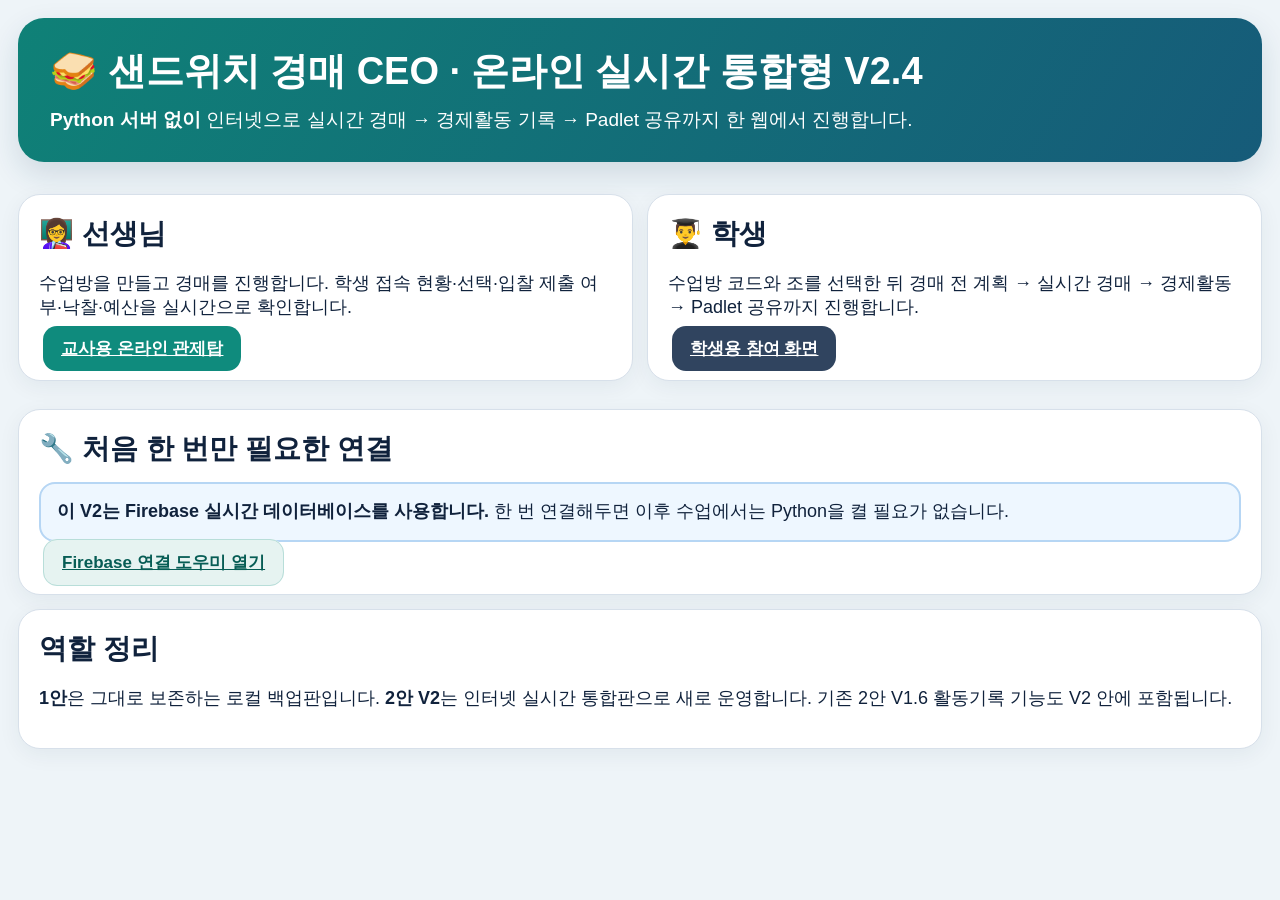
==== index.html @ 109645ab "Add files via upload" ====
<!doctype html><html lang="ko"><head><meta charset="utf-8"><meta name="viewport" content="width=device-width,initial-scale=1"><title>샌드위치 경매 CEO · 온라인 실시간 통합형</title><link rel="stylesheet" href="style.css"></head><body><div class="wrap"><div class="hero"><h1>🥪 샌드위치 경매 CEO · 온라인 실시간 통합형 V2.4</h1><p><b>Python 서버 없이</b> 인터넷으로 실시간 경매 → 경제활동 기록 → Padlet 공유까지 한 웹에서 진행합니다.</p></div><div class="grid"><div class="card"><h2>👩‍🏫 선생님</h2><p>수업방을 만들고 경매를 진행합니다. 학생 접속 현황·선택·입찰 제출 여부·낙찰·예산을 실시간으로 확인합니다.</p><a class="btn" href="teacher.html">교사용 온라인 관제탑</a></div><div class="card"><h2>👨‍🎓 학생</h2><p>수업방 코드와 조를 선택한 뒤 경매 전 계획 → 실시간 경매 → 경제활동 → Padlet 공유까지 진행합니다.</p><a class="btn secondary" href="student.html">학생용 참여 화면</a></div></div><div class="card"><h2>🔧 처음 한 번만 필요한 연결</h2><div class="notice"><b>이 V2는 Firebase 실시간 데이터베이스를 사용합니다.</b> 한 번 연결해두면 이후 수업에서는 Python을 켤 필요가 없습니다.</div><a class="btn light" href="firebase-setup.html">Firebase 연결 도우미 열기</a></div><div class="card"><h2>역할 정리</h2><p><b>1안</b>은 그대로 보존하는 로컬 백업판입니다. <b>2안 V2</b>는 인터넷 실시간 통합판으로 새로 운영합니다. 기존 2안 V1.6 활동기록 기능도 V2 안에 포함됩니다.</p></div></div></body></html>
---- style.css ----
:root{--bg:#eef4f8;--ink:#10223c;--muted:#51657e;--brand:#0f8b7d;--brand2:#0c5c66;--panel:#fff;--line:#cdd9e7;--green:#0f8b61;--red:#d64545;--orange:#f59e0b;--yellow:#f6cf57;--blue:#2f6fed;--dark:#09243a}*{box-sizing:border-box}body{margin:0;font-family:Arial,'Malgun Gothic','Noto Sans KR',sans-serif;background:var(--bg);color:var(--ink);font-size:18px}.wrap{max-width:1500px;margin:auto;padding:18px}.hero{background:linear-gradient(120deg,#0f8177,#165b79);color:#fff;border-radius:26px;padding:28px 32px;margin-bottom:18px;box-shadow:0 12px 30px rgba(18,62,91,.14)}.hero h1{margin:0 0 8px;font-size:38px}.hero p{margin:0;font-size:19px;line-height:1.55}.card{background:var(--panel);border:1px solid #d7e0ea;border-radius:22px;padding:20px;margin:14px 0;box-shadow:0 6px 22px rgba(15,46,72,.06)}.card h2{font-size:28px;margin:0 0 14px}.card h3{font-size:22px;margin:12px 0}.grid{display:grid;grid-template-columns:repeat(2,minmax(0,1fr));gap:14px}.grid3{display:grid;grid-template-columns:repeat(3,minmax(0,1fr));gap:12px}.teams{display:grid;grid-template-columns:repeat(5,minmax(0,1fr));gap:10px}.team{border:2px solid #d6e2ef;border-radius:16px;padding:13px;background:#fbfdff}.team strong{font-size:20px}.team.ok{border-color:#87d6b4;background:#f0fbf6}.team.warn{border-color:#f0c36f;background:#fff9eb}.items{display:grid;grid-template-columns:repeat(3,minmax(0,1fr));gap:10px}.item{border:2px solid #d6e0eb;border-radius:16px;padding:14px;background:#fbfdff}.item.contested{border-color:#f3a442;background:#fff7e8}.item.sold{opacity:.5}.field label{display:block;font-weight:900;margin:4px 0 7px;font-size:17px}.input,select,textarea{width:100%;border:2px solid #9db0c8;border-radius:14px;padding:13px 14px;font-size:18px;color:#081b32;background:#fff;font-weight:700}.input:focus,select:focus,textarea:focus{outline:none;border-color:var(--brand);box-shadow:0 0 0 4px rgba(15,139,125,.13)}textarea{min-height:110px;resize:vertical;font-family:inherit}.btn{border:0;border-radius:14px;padding:13px 18px;font-size:17px;font-weight:900;cursor:pointer;margin:4px;background:var(--brand);color:#fff}.btn:hover{filter:brightness(.97)}.btn:disabled{opacity:.4;cursor:not-allowed}.btn.secondary{background:#30445f}.btn.light{background:#e6f3f1;color:#075d55;border:1px solid #b8ded9}.btn.warn{background:#f59e0b;color:#2b1c02}.btn.red{background:#d64545}.btn.blue{background:#2f6fed}.btn.dark{background:#142f4c}.pill{display:inline-block;border-radius:999px;padding:7px 11px;background:#e6edf5;margin:3px;font-size:14px;font-weight:800}.pill.ok{background:#dcfce7;color:#166534}.pill.warn{background:#fff3c4;color:#6b4b00}.pill.red{background:#fee2e2;color:#991b1b}.notice,.okbox,.warnbox{border-radius:16px;padding:14px 16px;margin:9px 0;line-height:1.55}.notice{background:#eef7ff;border:2px solid #b6d6f4}.okbox{background:#eaf9f1;border:2px solid #9eddbf;color:#174c35}.warnbox{background:#fff6e7;border:2px solid #efc477;color:#67430c}.linkbox{word-break:break-all;background:#f4f7fb;border:2px solid #ced9e7;border-radius:13px;padding:12px}.controls{display:flex;gap:7px;flex-wrap:wrap;align-items:center}.muted{color:var(--muted);font-size:15px}.money{font-size:26px;font-weight:900;color:#08786f}.timer{font-size:54px;font-weight:900;text-align:center;color:#a76500;margin:10px}.stage{font-size:23px;font-weight:900;color:#154e70}.result{font-size:24px;font-weight:900;color:#0b7b4e;text-align:center}.statusTable{width:100%;border-collapse:collapse}.statusTable th,.statusTable td{padding:9px;border-bottom:1px solid #dbe3ec;text-align:left}.tabs{display:flex;gap:8px;flex-wrap:wrap;margin:12px 0}.tab{border:0;border-radius:999px;padding:10px 14px;background:#e2e9f2;color:#2d4562;font-weight:900;font-size:15px;cursor:pointer}.tab.on{background:#0f857a;color:#fff}.choice{display:flex;gap:10px;flex-wrap:wrap}.check{display:inline-flex;gap:8px;align-items:center;border:2px solid #cdd9e7;border-radius:13px;padding:11px 13px;background:#fff;font-weight:800}.summary{white-space:pre-wrap;background:#0b2032;color:#f3fbff;border-radius:16px;padding:18px;line-height:1.7;font-size:16px}.topbar{display:flex;justify-content:space-between;gap:12px;flex-wrap:wrap;align-items:center}.badge{display:inline-flex;align-items:center;gap:7px;padding:8px 12px;border-radius:999px;background:#fff0d4;color:#7c5204;font-weight:900}.badge.on{background:#dcfce7;color:#166534}.sticky{position:sticky;bottom:0;background:rgba(238,244,248,.96);backdrop-filter:blur(6px);padding:10px 0;border-top:1px solid #cbd8e6;margin-top:14px}.hidden{display:none!important}.roomcode{font-size:36px;font-weight:900;letter-spacing:4px;color:#0c5c66}.auctionHero{border:2px solid #a5c6de;border-radius:18px;padding:16px;background:#f7fbff}.qr{background:#fff;padding:10px;border-radius:14px;display:inline-block}.dangerText{color:#b42318;font-weight:900}.successText{color:#08783f;font-weight:900}@media(max-width:950px){.grid,.grid3{grid-template-columns:1fr}.teams{grid-template-columns:repeat(2,minmax(0,1fr))}.items{grid-template-columns:repeat(2,minmax(0,1fr))}.hero h1{font-size:30px}}@media(max-width:620px){body{font-size:16px}.wrap{padding:10px}.teams,.items{grid-template-columns:1fr}.hero{padding:22px}.hero h1{font-size:25px}.card{padding:15px}.card h2{font-size:24px}.btn{font-size:16px}.input,select,textarea{font-size:16px}.roomcode{font-size:29px}}

.selectionCount{margin-top:6px;font-size:17px;font-weight:900;color:#0b5f75;background:#e8f7fb;border-radius:10px;padding:6px 9px;display:inline-block}
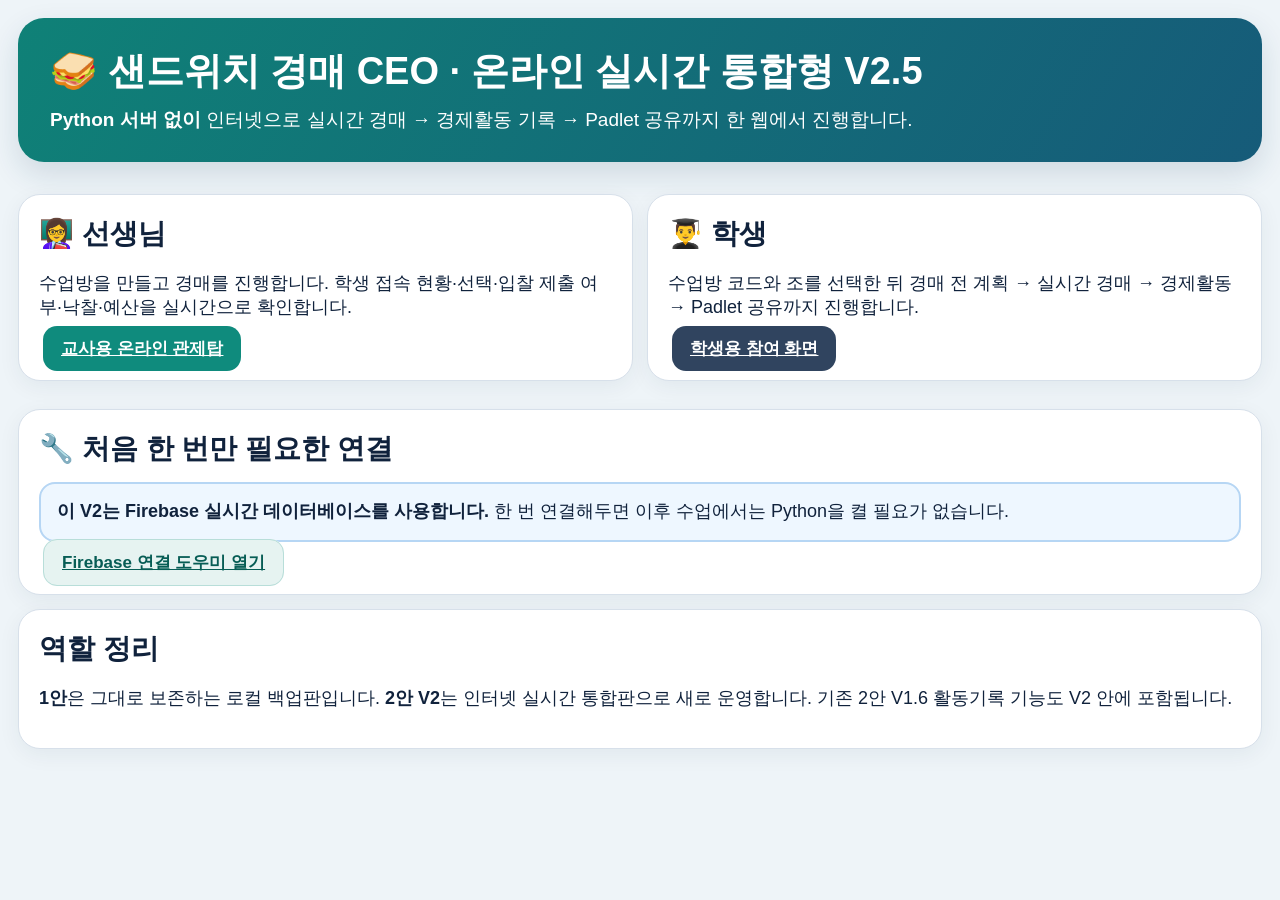
==== commit dfd14582: "Add files via upload" ====
--- a/index.html
+++ b/index.html
@@ -1 +1 @@
-<!doctype html><html lang="ko"><head><meta charset="utf-8"><meta name="viewport" content="width=device-width,initial-scale=1"><title>샌드위치 경매 CEO · 온라인 실시간 통합형</title><link rel="stylesheet" href="style.css"></head><body><div class="wrap"><div class="hero"><h1>🥪 샌드위치 경매 CEO · 온라인 실시간 통합형 V2.4</h1><p><b>Python 서버 없이</b> 인터넷으로 실시간 경매 → 경제활동 기록 → Padlet 공유까지 한 웹에서 진행합니다.</p></div><div class="grid"><div class="card"><h2>👩‍🏫 선생님</h2><p>수업방을 만들고 경매를 진행합니다. 학생 접속 현황·선택·입찰 제출 여부·낙찰·예산을 실시간으로 확인합니다.</p><a class="btn" href="teacher.html">교사용 온라인 관제탑</a></div><div class="card"><h2>👨‍🎓 학생</h2><p>수업방 코드와 조를 선택한 뒤 경매 전 계획 → 실시간 경매 → 경제활동 → Padlet 공유까지 진행합니다.</p><a class="btn secondary" href="student.html">학생용 참여 화면</a></div></div><div class="card"><h2>🔧 처음 한 번만 필요한 연결</h2><div class="notice"><b>이 V2는 Firebase 실시간 데이터베이스를 사용합니다.</b> 한 번 연결해두면 이후 수업에서는 Python을 켤 필요가 없습니다.</div><a class="btn light" href="firebase-setup.html">Firebase 연결 도우미 열기</a></div><div class="card"><h2>역할 정리</h2><p><b>1안</b>은 그대로 보존하는 로컬 백업판입니다. <b>2안 V2</b>는 인터넷 실시간 통합판으로 새로 운영합니다. 기존 2안 V1.6 활동기록 기능도 V2 안에 포함됩니다.</p></div></div></body></html>
+<!doctype html><html lang="ko"><head><meta charset="utf-8"><meta name="viewport" content="width=device-width,initial-scale=1"><title>샌드위치 경매 CEO · 온라인 실시간 통합형</title><link rel="stylesheet" href="style.css"></head><body><div class="wrap"><div class="hero"><h1>🥪 샌드위치 경매 CEO · 온라인 실시간 통합형 V2.5</h1><p><b>Python 서버 없이</b> 인터넷으로 실시간 경매 → 경제활동 기록 → Padlet 공유까지 한 웹에서 진행합니다.</p></div><div class="grid"><div class="card"><h2>👩‍🏫 선생님</h2><p>수업방을 만들고 경매를 진행합니다. 학생 접속 현황·선택·입찰 제출 여부·낙찰·예산을 실시간으로 확인합니다.</p><a class="btn" href="teacher.html">교사용 온라인 관제탑</a></div><div class="card"><h2>👨‍🎓 학생</h2><p>수업방 코드와 조를 선택한 뒤 경매 전 계획 → 실시간 경매 → 경제활동 → Padlet 공유까지 진행합니다.</p><a class="btn secondary" href="student.html">학생용 참여 화면</a></div></div><div class="card"><h2>🔧 처음 한 번만 필요한 연결</h2><div class="notice"><b>이 V2는 Firebase 실시간 데이터베이스를 사용합니다.</b> 한 번 연결해두면 이후 수업에서는 Python을 켤 필요가 없습니다.</div><a class="btn light" href="firebase-setup.html">Firebase 연결 도우미 열기</a></div><div class="card"><h2>역할 정리</h2><p><b>1안</b>은 그대로 보존하는 로컬 백업판입니다. <b>2안 V2</b>는 인터넷 실시간 통합판으로 새로 운영합니다. 기존 2안 V1.6 활동기록 기능도 V2 안에 포함됩니다.</p></div></div></body></html>
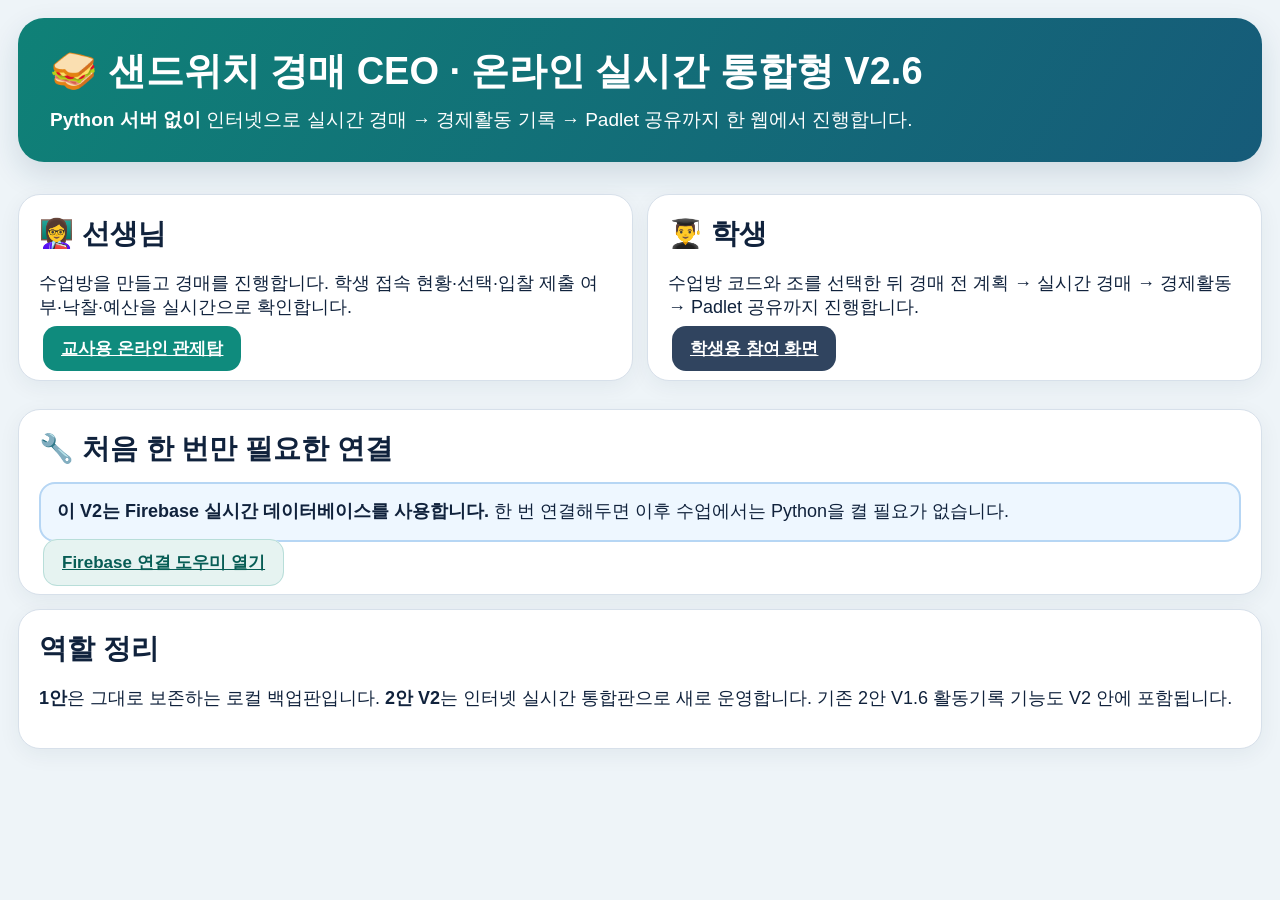
==== commit 1d6dd5e7: "Add files via upload" ====
--- a/index.html
+++ b/index.html
@@ -1 +1 @@
-<!doctype html><html lang="ko"><head><meta charset="utf-8"><meta name="viewport" content="width=device-width,initial-scale=1"><title>샌드위치 경매 CEO · 온라인 실시간 통합형</title><link rel="stylesheet" href="style.css"></head><body><div class="wrap"><div class="hero"><h1>🥪 샌드위치 경매 CEO · 온라인 실시간 통합형 V2.5</h1><p><b>Python 서버 없이</b> 인터넷으로 실시간 경매 → 경제활동 기록 → Padlet 공유까지 한 웹에서 진행합니다.</p></div><div class="grid"><div class="card"><h2>👩‍🏫 선생님</h2><p>수업방을 만들고 경매를 진행합니다. 학생 접속 현황·선택·입찰 제출 여부·낙찰·예산을 실시간으로 확인합니다.</p><a class="btn" href="teacher.html">교사용 온라인 관제탑</a></div><div class="card"><h2>👨‍🎓 학생</h2><p>수업방 코드와 조를 선택한 뒤 경매 전 계획 → 실시간 경매 → 경제활동 → Padlet 공유까지 진행합니다.</p><a class="btn secondary" href="student.html">학생용 참여 화면</a></div></div><div class="card"><h2>🔧 처음 한 번만 필요한 연결</h2><div class="notice"><b>이 V2는 Firebase 실시간 데이터베이스를 사용합니다.</b> 한 번 연결해두면 이후 수업에서는 Python을 켤 필요가 없습니다.</div><a class="btn light" href="firebase-setup.html">Firebase 연결 도우미 열기</a></div><div class="card"><h2>역할 정리</h2><p><b>1안</b>은 그대로 보존하는 로컬 백업판입니다. <b>2안 V2</b>는 인터넷 실시간 통합판으로 새로 운영합니다. 기존 2안 V1.6 활동기록 기능도 V2 안에 포함됩니다.</p></div></div></body></html>
+<!doctype html><html lang="ko"><head><meta charset="utf-8"><meta name="viewport" content="width=device-width,initial-scale=1"><title>샌드위치 경매 CEO · 온라인 실시간 통합형</title><link rel="stylesheet" href="style.css"></head><body><div class="wrap"><div class="hero"><h1>🥪 샌드위치 경매 CEO · 온라인 실시간 통합형 V2.6</h1><p><b>Python 서버 없이</b> 인터넷으로 실시간 경매 → 경제활동 기록 → Padlet 공유까지 한 웹에서 진행합니다.</p></div><div class="grid"><div class="card"><h2>👩‍🏫 선생님</h2><p>수업방을 만들고 경매를 진행합니다. 학생 접속 현황·선택·입찰 제출 여부·낙찰·예산을 실시간으로 확인합니다.</p><a class="btn" href="teacher.html">교사용 온라인 관제탑</a></div><div class="card"><h2>👨‍🎓 학생</h2><p>수업방 코드와 조를 선택한 뒤 경매 전 계획 → 실시간 경매 → 경제활동 → Padlet 공유까지 진행합니다.</p><a class="btn secondary" href="student.html">학생용 참여 화면</a></div></div><div class="card"><h2>🔧 처음 한 번만 필요한 연결</h2><div class="notice"><b>이 V2는 Firebase 실시간 데이터베이스를 사용합니다.</b> 한 번 연결해두면 이후 수업에서는 Python을 켤 필요가 없습니다.</div><a class="btn light" href="firebase-setup.html">Firebase 연결 도우미 열기</a></div><div class="card"><h2>역할 정리</h2><p><b>1안</b>은 그대로 보존하는 로컬 백업판입니다. <b>2안 V2</b>는 인터넷 실시간 통합판으로 새로 운영합니다. 기존 2안 V1.6 활동기록 기능도 V2 안에 포함됩니다.</p></div></div></body></html>
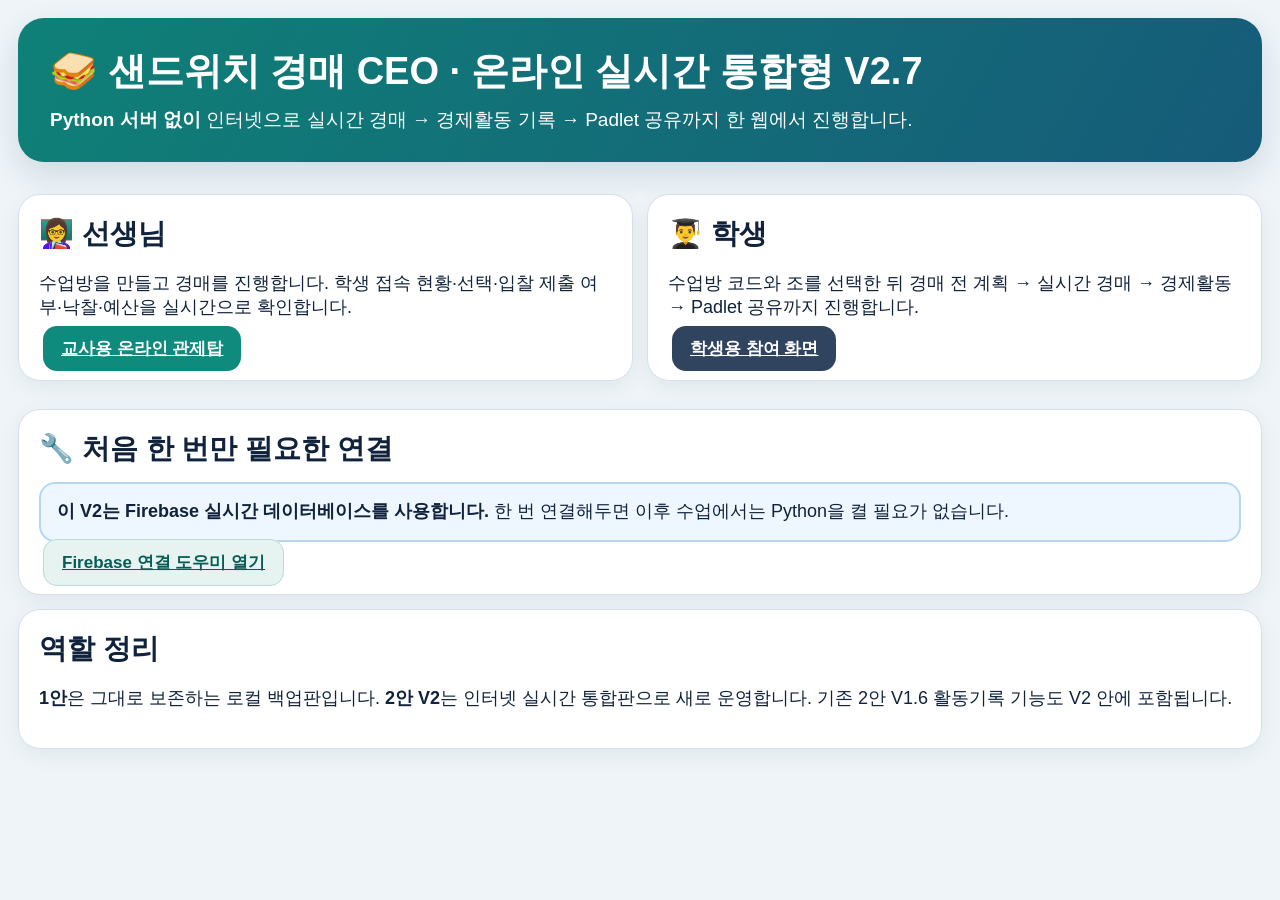
==== commit 6acfdf3b: "Add files via upload" ====
--- a/index.html
+++ b/index.html
@@ -1 +1 @@
-<!doctype html><html lang="ko"><head><meta charset="utf-8"><meta name="viewport" content="width=device-width,initial-scale=1"><title>샌드위치 경매 CEO · 온라인 실시간 통합형</title><link rel="stylesheet" href="style.css"></head><body><div class="wrap"><div class="hero"><h1>🥪 샌드위치 경매 CEO · 온라인 실시간 통합형 V2.6</h1><p><b>Python 서버 없이</b> 인터넷으로 실시간 경매 → 경제활동 기록 → Padlet 공유까지 한 웹에서 진행합니다.</p></div><div class="grid"><div class="card"><h2>👩‍🏫 선생님</h2><p>수업방을 만들고 경매를 진행합니다. 학생 접속 현황·선택·입찰 제출 여부·낙찰·예산을 실시간으로 확인합니다.</p><a class="btn" href="teacher.html">교사용 온라인 관제탑</a></div><div class="card"><h2>👨‍🎓 학생</h2><p>수업방 코드와 조를 선택한 뒤 경매 전 계획 → 실시간 경매 → 경제활동 → Padlet 공유까지 진행합니다.</p><a class="btn secondary" href="student.html">학생용 참여 화면</a></div></div><div class="card"><h2>🔧 처음 한 번만 필요한 연결</h2><div class="notice"><b>이 V2는 Firebase 실시간 데이터베이스를 사용합니다.</b> 한 번 연결해두면 이후 수업에서는 Python을 켤 필요가 없습니다.</div><a class="btn light" href="firebase-setup.html">Firebase 연결 도우미 열기</a></div><div class="card"><h2>역할 정리</h2><p><b>1안</b>은 그대로 보존하는 로컬 백업판입니다. <b>2안 V2</b>는 인터넷 실시간 통합판으로 새로 운영합니다. 기존 2안 V1.6 활동기록 기능도 V2 안에 포함됩니다.</p></div></div></body></html>
+<!doctype html><html lang="ko"><head><meta charset="utf-8"><meta name="viewport" content="width=device-width,initial-scale=1"><title>샌드위치 경매 CEO · 온라인 실시간 통합형</title><link rel="stylesheet" href="style.css"></head><body><div class="wrap"><div class="hero"><h1>🥪 샌드위치 경매 CEO · 온라인 실시간 통합형 V2.7</h1><p><b>Python 서버 없이</b> 인터넷으로 실시간 경매 → 경제활동 기록 → Padlet 공유까지 한 웹에서 진행합니다.</p></div><div class="grid"><div class="card"><h2>👩‍🏫 선생님</h2><p>수업방을 만들고 경매를 진행합니다. 학생 접속 현황·선택·입찰 제출 여부·낙찰·예산을 실시간으로 확인합니다.</p><a class="btn" href="teacher.html">교사용 온라인 관제탑</a></div><div class="card"><h2>👨‍🎓 학생</h2><p>수업방 코드와 조를 선택한 뒤 경매 전 계획 → 실시간 경매 → 경제활동 → Padlet 공유까지 진행합니다.</p><a class="btn secondary" href="student.html">학생용 참여 화면</a></div></div><div class="card"><h2>🔧 처음 한 번만 필요한 연결</h2><div class="notice"><b>이 V2는 Firebase 실시간 데이터베이스를 사용합니다.</b> 한 번 연결해두면 이후 수업에서는 Python을 켤 필요가 없습니다.</div><a class="btn light" href="firebase-setup.html">Firebase 연결 도우미 열기</a></div><div class="card"><h2>역할 정리</h2><p><b>1안</b>은 그대로 보존하는 로컬 백업판입니다. <b>2안 V2</b>는 인터넷 실시간 통합판으로 새로 운영합니다. 기존 2안 V1.6 활동기록 기능도 V2 안에 포함됩니다.</p></div></div></body></html>
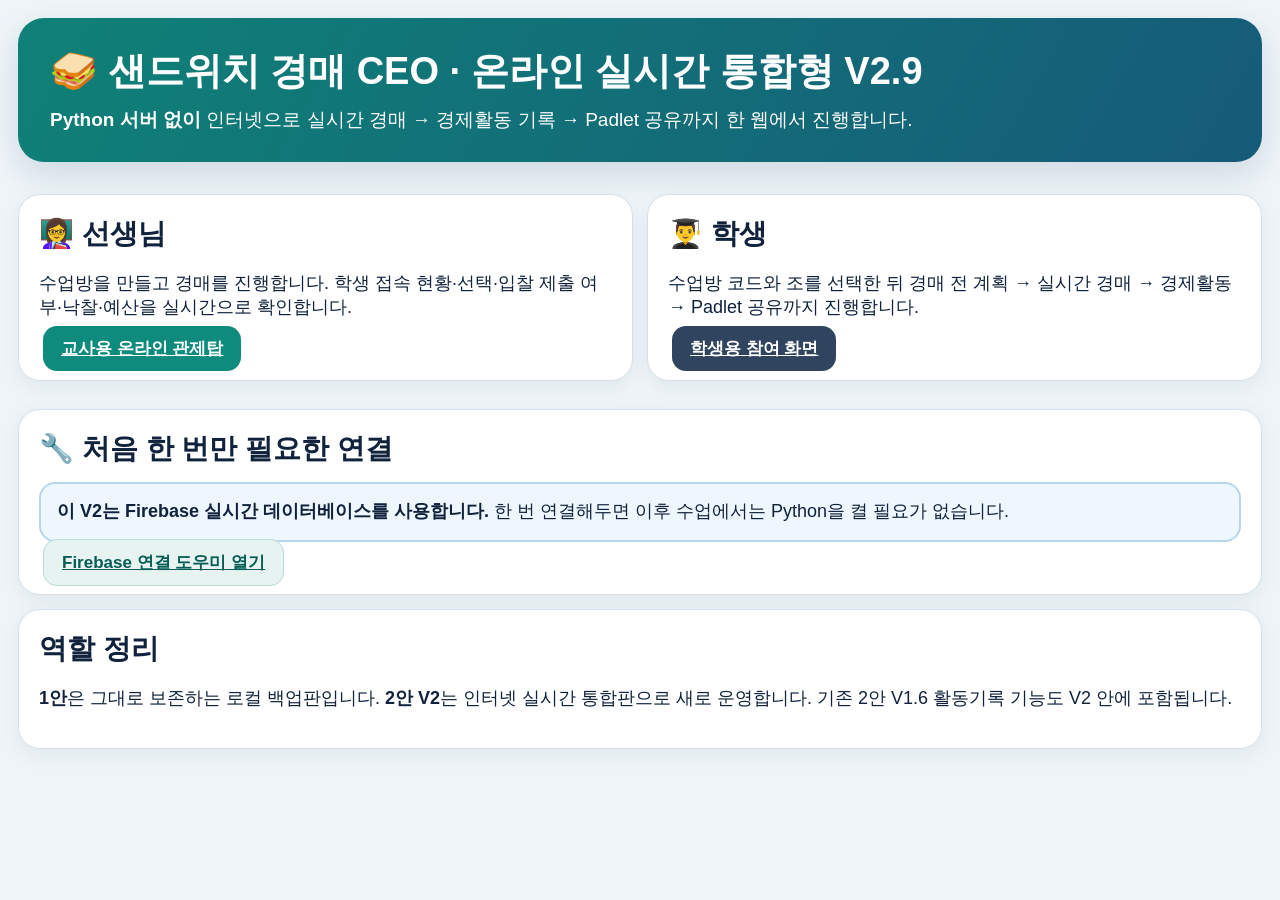
==== commit d6beaef1: "Add files via upload" ====
--- a/index.html
+++ b/index.html
@@ -1 +1 @@
-<!doctype html><html lang="ko"><head><meta charset="utf-8"><meta name="viewport" content="width=device-width,initial-scale=1"><title>샌드위치 경매 CEO · 온라인 실시간 통합형</title><link rel="stylesheet" href="style.css"></head><body><div class="wrap"><div class="hero"><h1>🥪 샌드위치 경매 CEO · 온라인 실시간 통합형 V2.7</h1><p><b>Python 서버 없이</b> 인터넷으로 실시간 경매 → 경제활동 기록 → Padlet 공유까지 한 웹에서 진행합니다.</p></div><div class="grid"><div class="card"><h2>👩‍🏫 선생님</h2><p>수업방을 만들고 경매를 진행합니다. 학생 접속 현황·선택·입찰 제출 여부·낙찰·예산을 실시간으로 확인합니다.</p><a class="btn" href="teacher.html">교사용 온라인 관제탑</a></div><div class="card"><h2>👨‍🎓 학생</h2><p>수업방 코드와 조를 선택한 뒤 경매 전 계획 → 실시간 경매 → 경제활동 → Padlet 공유까지 진행합니다.</p><a class="btn secondary" href="student.html">학생용 참여 화면</a></div></div><div class="card"><h2>🔧 처음 한 번만 필요한 연결</h2><div class="notice"><b>이 V2는 Firebase 실시간 데이터베이스를 사용합니다.</b> 한 번 연결해두면 이후 수업에서는 Python을 켤 필요가 없습니다.</div><a class="btn light" href="firebase-setup.html">Firebase 연결 도우미 열기</a></div><div class="card"><h2>역할 정리</h2><p><b>1안</b>은 그대로 보존하는 로컬 백업판입니다. <b>2안 V2</b>는 인터넷 실시간 통합판으로 새로 운영합니다. 기존 2안 V1.6 활동기록 기능도 V2 안에 포함됩니다.</p></div></div></body></html>
+<!doctype html><html lang="ko"><head><meta charset="utf-8"><meta name="viewport" content="width=device-width,initial-scale=1"><title>샌드위치 경매 CEO · 온라인 실시간 통합형</title><link rel="stylesheet" href="style.css"></head><body><div class="wrap"><div class="hero"><h1>🥪 샌드위치 경매 CEO · 온라인 실시간 통합형 V2.9</h1><p><b>Python 서버 없이</b> 인터넷으로 실시간 경매 → 경제활동 기록 → Padlet 공유까지 한 웹에서 진행합니다.</p></div><div class="grid"><div class="card"><h2>👩‍🏫 선생님</h2><p>수업방을 만들고 경매를 진행합니다. 학생 접속 현황·선택·입찰 제출 여부·낙찰·예산을 실시간으로 확인합니다.</p><a class="btn" href="teacher.html">교사용 온라인 관제탑</a></div><div class="card"><h2>👨‍🎓 학생</h2><p>수업방 코드와 조를 선택한 뒤 경매 전 계획 → 실시간 경매 → 경제활동 → Padlet 공유까지 진행합니다.</p><a class="btn secondary" href="student.html">학생용 참여 화면</a></div></div><div class="card"><h2>🔧 처음 한 번만 필요한 연결</h2><div class="notice"><b>이 V2는 Firebase 실시간 데이터베이스를 사용합니다.</b> 한 번 연결해두면 이후 수업에서는 Python을 켤 필요가 없습니다.</div><a class="btn light" href="firebase-setup.html">Firebase 연결 도우미 열기</a></div><div class="card"><h2>역할 정리</h2><p><b>1안</b>은 그대로 보존하는 로컬 백업판입니다. <b>2안 V2</b>는 인터넷 실시간 통합판으로 새로 운영합니다. 기존 2안 V1.6 활동기록 기능도 V2 안에 포함됩니다.</p></div></div></body></html>
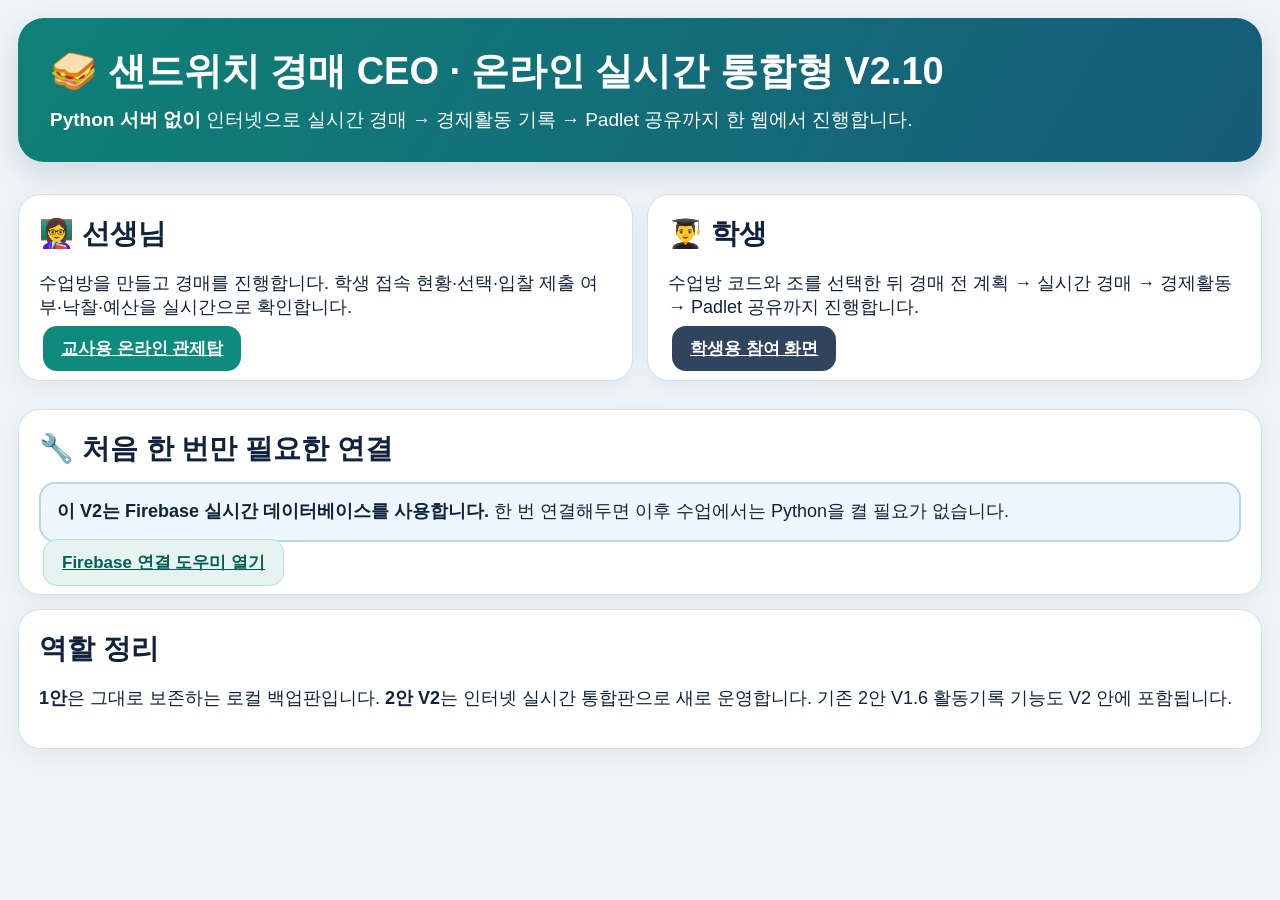
==== commit 2eb1c85e: "Add files via upload" ====
--- a/index.html
+++ b/index.html
@@ -1 +1 @@
-<!doctype html><html lang="ko"><head><meta charset="utf-8"><meta name="viewport" content="width=device-width,initial-scale=1"><title>샌드위치 경매 CEO · 온라인 실시간 통합형</title><link rel="stylesheet" href="style.css"></head><body><div class="wrap"><div class="hero"><h1>🥪 샌드위치 경매 CEO · 온라인 실시간 통합형 V2.9</h1><p><b>Python 서버 없이</b> 인터넷으로 실시간 경매 → 경제활동 기록 → Padlet 공유까지 한 웹에서 진행합니다.</p></div><div class="grid"><div class="card"><h2>👩‍🏫 선생님</h2><p>수업방을 만들고 경매를 진행합니다. 학생 접속 현황·선택·입찰 제출 여부·낙찰·예산을 실시간으로 확인합니다.</p><a class="btn" href="teacher.html">교사용 온라인 관제탑</a></div><div class="card"><h2>👨‍🎓 학생</h2><p>수업방 코드와 조를 선택한 뒤 경매 전 계획 → 실시간 경매 → 경제활동 → Padlet 공유까지 진행합니다.</p><a class="btn secondary" href="student.html">학생용 참여 화면</a></div></div><div class="card"><h2>🔧 처음 한 번만 필요한 연결</h2><div class="notice"><b>이 V2는 Firebase 실시간 데이터베이스를 사용합니다.</b> 한 번 연결해두면 이후 수업에서는 Python을 켤 필요가 없습니다.</div><a class="btn light" href="firebase-setup.html">Firebase 연결 도우미 열기</a></div><div class="card"><h2>역할 정리</h2><p><b>1안</b>은 그대로 보존하는 로컬 백업판입니다. <b>2안 V2</b>는 인터넷 실시간 통합판으로 새로 운영합니다. 기존 2안 V1.6 활동기록 기능도 V2 안에 포함됩니다.</p></div></div></body></html>
+<!doctype html><html lang="ko"><head><meta charset="utf-8"><meta name="viewport" content="width=device-width,initial-scale=1"><title>샌드위치 경매 CEO · 온라인 실시간 통합형</title><link rel="stylesheet" href="style.css"></head><body><div class="wrap"><div class="hero"><h1>🥪 샌드위치 경매 CEO · 온라인 실시간 통합형 V2.10</h1><p><b>Python 서버 없이</b> 인터넷으로 실시간 경매 → 경제활동 기록 → Padlet 공유까지 한 웹에서 진행합니다.</p></div><div class="grid"><div class="card"><h2>👩‍🏫 선생님</h2><p>수업방을 만들고 경매를 진행합니다. 학생 접속 현황·선택·입찰 제출 여부·낙찰·예산을 실시간으로 확인합니다.</p><a class="btn" href="teacher.html">교사용 온라인 관제탑</a></div><div class="card"><h2>👨‍🎓 학생</h2><p>수업방 코드와 조를 선택한 뒤 경매 전 계획 → 실시간 경매 → 경제활동 → Padlet 공유까지 진행합니다.</p><a class="btn secondary" href="student.html">학생용 참여 화면</a></div></div><div class="card"><h2>🔧 처음 한 번만 필요한 연결</h2><div class="notice"><b>이 V2는 Firebase 실시간 데이터베이스를 사용합니다.</b> 한 번 연결해두면 이후 수업에서는 Python을 켤 필요가 없습니다.</div><a class="btn light" href="firebase-setup.html">Firebase 연결 도우미 열기</a></div><div class="card"><h2>역할 정리</h2><p><b>1안</b>은 그대로 보존하는 로컬 백업판입니다. <b>2안 V2</b>는 인터넷 실시간 통합판으로 새로 운영합니다. 기존 2안 V1.6 활동기록 기능도 V2 안에 포함됩니다.</p></div></div></body></html>
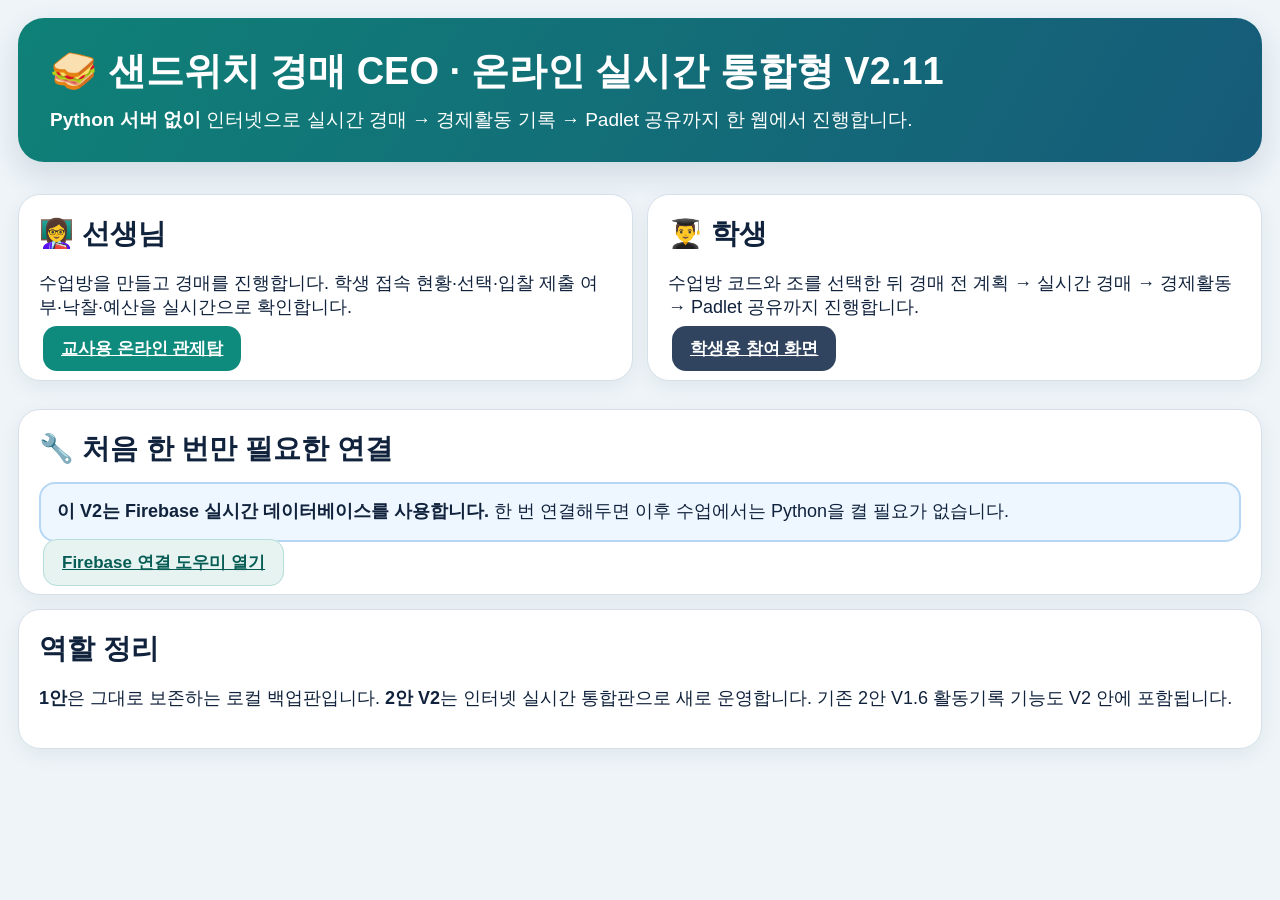
==== commit 1de8b9fe: "Add files via upload" ====
--- a/index.html
+++ b/index.html
@@ -1 +1 @@
-<!doctype html><html lang="ko"><head><meta charset="utf-8"><meta name="viewport" content="width=device-width,initial-scale=1"><title>샌드위치 경매 CEO · 온라인 실시간 통합형</title><link rel="stylesheet" href="style.css"></head><body><div class="wrap"><div class="hero"><h1>🥪 샌드위치 경매 CEO · 온라인 실시간 통합형 V2.10</h1><p><b>Python 서버 없이</b> 인터넷으로 실시간 경매 → 경제활동 기록 → Padlet 공유까지 한 웹에서 진행합니다.</p></div><div class="grid"><div class="card"><h2>👩‍🏫 선생님</h2><p>수업방을 만들고 경매를 진행합니다. 학생 접속 현황·선택·입찰 제출 여부·낙찰·예산을 실시간으로 확인합니다.</p><a class="btn" href="teacher.html">교사용 온라인 관제탑</a></div><div class="card"><h2>👨‍🎓 학생</h2><p>수업방 코드와 조를 선택한 뒤 경매 전 계획 → 실시간 경매 → 경제활동 → Padlet 공유까지 진행합니다.</p><a class="btn secondary" href="student.html">학생용 참여 화면</a></div></div><div class="card"><h2>🔧 처음 한 번만 필요한 연결</h2><div class="notice"><b>이 V2는 Firebase 실시간 데이터베이스를 사용합니다.</b> 한 번 연결해두면 이후 수업에서는 Python을 켤 필요가 없습니다.</div><a class="btn light" href="firebase-setup.html">Firebase 연결 도우미 열기</a></div><div class="card"><h2>역할 정리</h2><p><b>1안</b>은 그대로 보존하는 로컬 백업판입니다. <b>2안 V2</b>는 인터넷 실시간 통합판으로 새로 운영합니다. 기존 2안 V1.6 활동기록 기능도 V2 안에 포함됩니다.</p></div></div></body></html>
+<!doctype html><html lang="ko"><head><meta charset="utf-8"><meta name="viewport" content="width=device-width,initial-scale=1"><title>샌드위치 경매 CEO · 온라인 실시간 통합형</title><link rel="stylesheet" href="style.css"></head><body><div class="wrap"><div class="hero"><h1>🥪 샌드위치 경매 CEO · 온라인 실시간 통합형 V2.11</h1><p><b>Python 서버 없이</b> 인터넷으로 실시간 경매 → 경제활동 기록 → Padlet 공유까지 한 웹에서 진행합니다.</p></div><div class="grid"><div class="card"><h2>👩‍🏫 선생님</h2><p>수업방을 만들고 경매를 진행합니다. 학생 접속 현황·선택·입찰 제출 여부·낙찰·예산을 실시간으로 확인합니다.</p><a class="btn" href="teacher.html">교사용 온라인 관제탑</a></div><div class="card"><h2>👨‍🎓 학생</h2><p>수업방 코드와 조를 선택한 뒤 경매 전 계획 → 실시간 경매 → 경제활동 → Padlet 공유까지 진행합니다.</p><a class="btn secondary" href="student.html">학생용 참여 화면</a></div></div><div class="card"><h2>🔧 처음 한 번만 필요한 연결</h2><div class="notice"><b>이 V2는 Firebase 실시간 데이터베이스를 사용합니다.</b> 한 번 연결해두면 이후 수업에서는 Python을 켤 필요가 없습니다.</div><a class="btn light" href="firebase-setup.html">Firebase 연결 도우미 열기</a></div><div class="card"><h2>역할 정리</h2><p><b>1안</b>은 그대로 보존하는 로컬 백업판입니다. <b>2안 V2</b>는 인터넷 실시간 통합판으로 새로 운영합니다. 기존 2안 V1.6 활동기록 기능도 V2 안에 포함됩니다.</p></div></div></body></html>
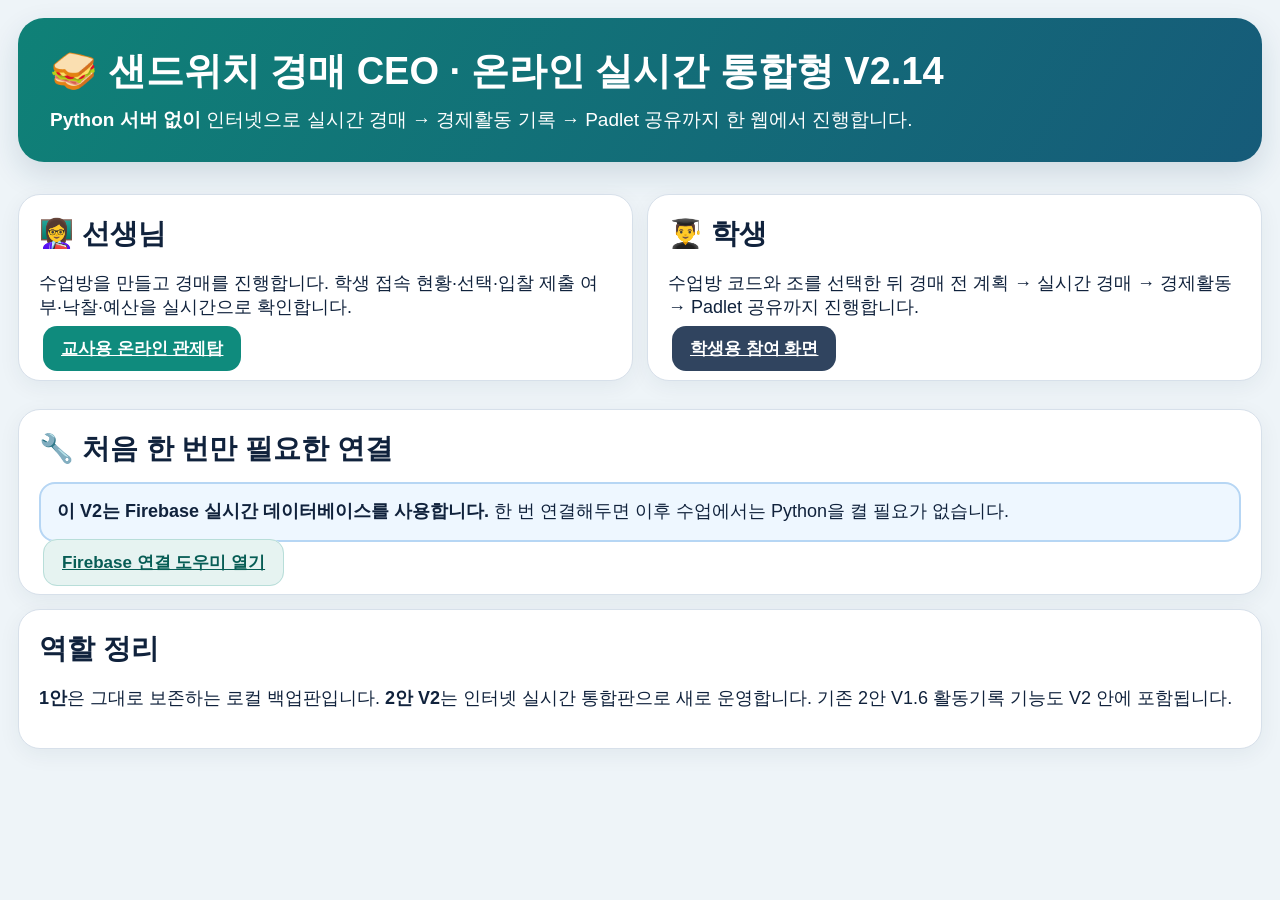
==== commit 5ff9359c: "V2.14 학교용 최종 재료·30초·동점10초 반영" ====
--- a/index.html
+++ b/index.html
@@ -1 +1 @@
-<!doctype html><html lang="ko"><head><meta charset="utf-8"><meta name="viewport" content="width=device-width,initial-scale=1"><title>샌드위치 경매 CEO · 온라인 실시간 통합형</title><link rel="stylesheet" href="style.css"></head><body><div class="wrap"><div class="hero"><h1>🥪 샌드위치 경매 CEO · 온라인 실시간 통합형 V2.11</h1><p><b>Python 서버 없이</b> 인터넷으로 실시간 경매 → 경제활동 기록 → Padlet 공유까지 한 웹에서 진행합니다.</p></div><div class="grid"><div class="card"><h2>👩‍🏫 선생님</h2><p>수업방을 만들고 경매를 진행합니다. 학생 접속 현황·선택·입찰 제출 여부·낙찰·예산을 실시간으로 확인합니다.</p><a class="btn" href="teacher.html">교사용 온라인 관제탑</a></div><div class="card"><h2>👨‍🎓 학생</h2><p>수업방 코드와 조를 선택한 뒤 경매 전 계획 → 실시간 경매 → 경제활동 → Padlet 공유까지 진행합니다.</p><a class="btn secondary" href="student.html">학생용 참여 화면</a></div></div><div class="card"><h2>🔧 처음 한 번만 필요한 연결</h2><div class="notice"><b>이 V2는 Firebase 실시간 데이터베이스를 사용합니다.</b> 한 번 연결해두면 이후 수업에서는 Python을 켤 필요가 없습니다.</div><a class="btn light" href="firebase-setup.html">Firebase 연결 도우미 열기</a></div><div class="card"><h2>역할 정리</h2><p><b>1안</b>은 그대로 보존하는 로컬 백업판입니다. <b>2안 V2</b>는 인터넷 실시간 통합판으로 새로 운영합니다. 기존 2안 V1.6 활동기록 기능도 V2 안에 포함됩니다.</p></div></div></body></html>
+<!doctype html><html lang="ko"><head><meta charset="utf-8"><meta name="viewport" content="width=device-width,initial-scale=1"><title>샌드위치 경매 CEO · 온라인 실시간 통합형</title><link rel="stylesheet" href="style.css"></head><body><div class="wrap"><div class="hero"><h1>🥪 샌드위치 경매 CEO · 온라인 실시간 통합형 V2.14</h1><p><b>Python 서버 없이</b> 인터넷으로 실시간 경매 → 경제활동 기록 → Padlet 공유까지 한 웹에서 진행합니다.</p></div><div class="grid"><div class="card"><h2>👩‍🏫 선생님</h2><p>수업방을 만들고 경매를 진행합니다. 학생 접속 현황·선택·입찰 제출 여부·낙찰·예산을 실시간으로 확인합니다.</p><a class="btn" href="teacher.html">교사용 온라인 관제탑</a></div><div class="card"><h2>👨‍🎓 학생</h2><p>수업방 코드와 조를 선택한 뒤 경매 전 계획 → 실시간 경매 → 경제활동 → Padlet 공유까지 진행합니다.</p><a class="btn secondary" href="student.html">학생용 참여 화면</a></div></div><div class="card"><h2>🔧 처음 한 번만 필요한 연결</h2><div class="notice"><b>이 V2는 Firebase 실시간 데이터베이스를 사용합니다.</b> 한 번 연결해두면 이후 수업에서는 Python을 켤 필요가 없습니다.</div><a class="btn light" href="firebase-setup.html">Firebase 연결 도우미 열기</a></div><div class="card"><h2>역할 정리</h2><p><b>1안</b>은 그대로 보존하는 로컬 백업판입니다. <b>2안 V2</b>는 인터넷 실시간 통합판으로 새로 운영합니다. 기존 2안 V1.6 활동기록 기능도 V2 안에 포함됩니다.</p></div></div></body></html>
